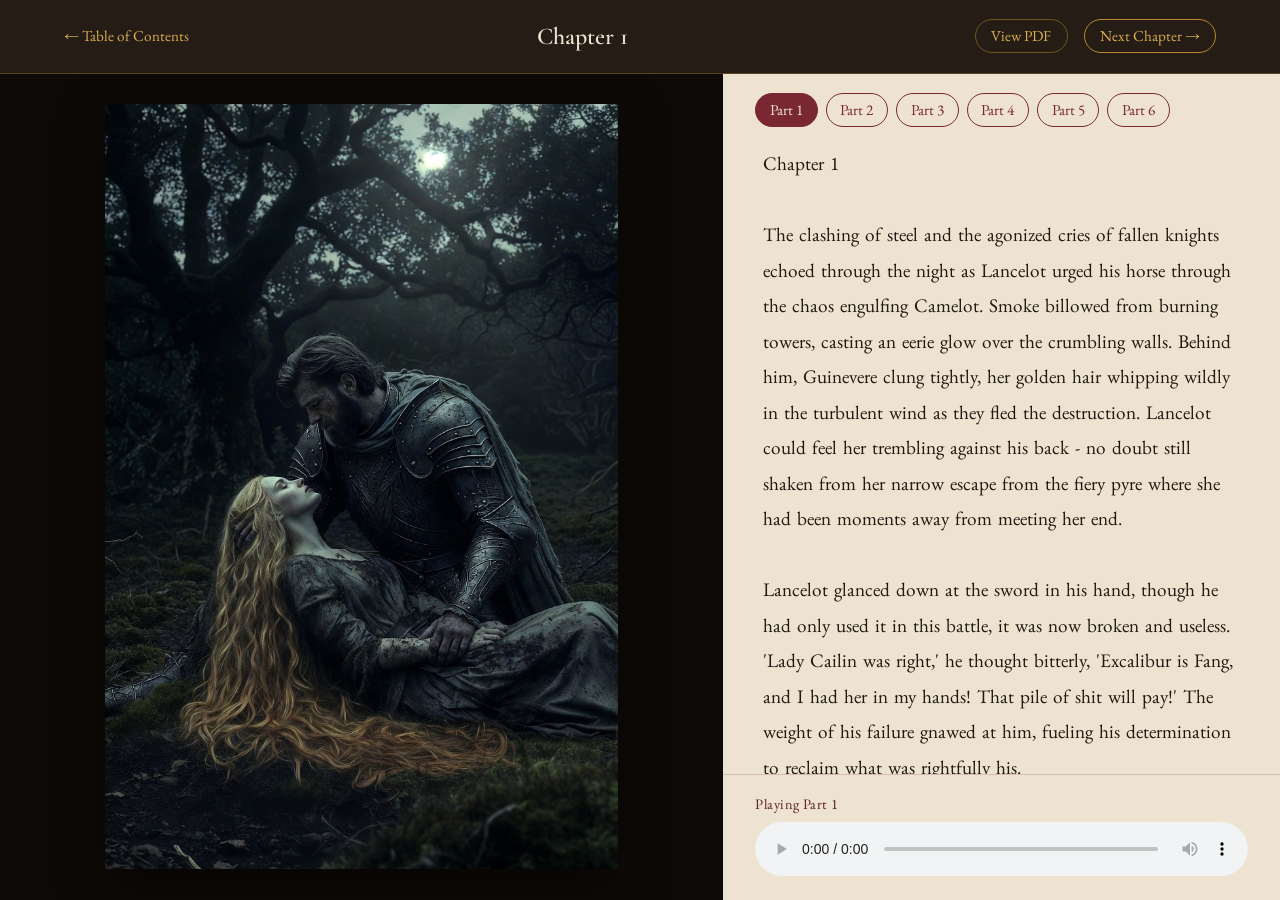
==== book-reader/chapter.html @ 82d5bc31 "Initialize Ebook" ====
<!DOCTYPE html>
<html lang="en">
<head>
<meta charset="UTF-8">
<meta name="viewport" content="width=device-width, initial-scale=1.0">
<title>Chapter — Aeonic Odyssey: Book 2</title>
<link rel="stylesheet" href="css/style.css">
</head>
<body class="reader-body">

<header class="reader-header">
  <div class="header-left">
    <a class="back" href="index.html?toc=1">&larr; Table of Contents</a>
    <a class="prev-chapter" id="prev-chapter-link" href="#" hidden>&larr; <span id="prev-chapter-label"></span></a>
  </div>
  <h1 id="chapter-title">Loading…</h1>
  <div class="header-right">
    <a class="pdf-link" id="pdf-link" href="#" target="_blank" rel="noopener">View PDF</a>
    <a class="next-chapter" id="next-chapter-link" href="#" hidden>Next Chapter &rarr;</a>
  </div>
</header>

<div class="mobile-toggle" id="mobile-toggle">
  <button class="toggle-btn" data-view="image" type="button">Image</button>
  <button class="toggle-btn active" data-view="words" type="button">Words</button>
</div>

<div class="reader-grid" id="reader-grid">
  <section class="spread-image">
    <img id="part-image" src="" alt="Illustration for this part">
  </section>

  <div class="part-tabs" id="part-tabs"></div>
  <div class="transcript" id="transcript" aria-live="off"></div>
  <div class="player">
    <p class="player-status" id="player-status">Select a part to begin.</p>
    <audio id="audio-player" controls></audio>
  </div>
</div>

<script src="js/reader.js"></script>
</body>
</html>
---- book-reader/css/style.css ----
@import url('https://fonts.googleapis.com/css2?family=Cormorant+Garamond:ital,wght@0,500;0,600;1,500&family=EB+Garamond:ital,wght@0,400;0,600;1,400&display=swap');

:root{
  --vellum: #EDE3D0;
  --vellum-dim: #E1D4B8;
  --ink: #201811;
  --oxblood: #7A2734;
  --oxblood-dim: #5C1D27;
  --gilt: #B8892E;
  --gilt-bright: #D9AE55;
  --wood: #160F0A;
  --wood-2: #251C15;
  --shadow: rgba(0,0,0,0.45);
  --focus: #D9AE55;
}

*{ box-sizing: border-box; }

html, body{
  margin: 0;
  min-height: 100%;
  background: radial-gradient(ellipse at 50% 20%, var(--wood-2), var(--wood) 70%);
  color: var(--vellum);
  font-family: 'EB Garamond', Georgia, serif;
}

body.reader-body{
  height: 100vh;
  display: flex;
  flex-direction: column;
  overflow: hidden;
}

h1, h2, .display{ font-family: 'Cormorant Garamond', Georgia, serif; }

a{ color: inherit; }

:focus-visible{
  outline: 2px solid var(--focus);
  outline-offset: 3px;
}

/* ---------- Landing stage / book animation ---------- */

.stage{
  min-height: 100vh;
  display: flex;
  align-items: center;
  justify-content: center;
  perspective: 2400px;
  padding: 6vh 5vw;
}

.book{
  position: relative;
  width: min(60vw, 380px);
  aspect-ratio: 2 / 3;
  transform-style: preserve-3d;
}

.spine{
  position: absolute;
  left: -10px;
  top: 0; bottom: 0;
  width: 14px;
  background: linear-gradient(90deg, var(--wood), #4a3524);
  border-radius: 3px 0 0 3px;
  box-shadow: 0 10px 40px var(--shadow);
}

.cover{
  position: absolute;
  inset: 0;
  transform-origin: left center;
  transform-style: preserve-3d;
  cursor: pointer;
  background: none;
  border: 0;
  padding: 0;
  transition: transform 1.3s cubic-bezier(.4,.1,.2,1);
  box-shadow: 0 25px 60px var(--shadow);
  border-radius: 2px;
  overflow: visible;
}

.cover-art{
  width: 100%;
  height: 100%;
  display: block;
  border-radius: 2px;
  backface-visibility: hidden;
}

.tap-hint{
  position: absolute;
  bottom: -2.6em;
  left: 0; right: 0;
  text-align: center;
  letter-spacing: 0.2em;
  text-transform: uppercase;
  font-size: 0.75rem;
  color: var(--gilt-bright);
  opacity: 0.85;
  animation: pulse 2.4s ease-in-out infinite;
}

@keyframes pulse{
  0%, 100%{ opacity: 0.55; }
  50%{ opacity: 1; }
}

.book.open .cover{ transform: rotateY(-165deg); }
.book.open .tap-hint{ opacity: 0; }

/* ---------- Library / table of contents ---------- */

.library{
  min-height: 100vh;
  max-width: 720px;
  margin: 0 auto;
  padding: 10vh 6vw 8vh;
  opacity: 0;
  transform: translateY(14px);
  transition: opacity 0.9s ease, transform 0.9s ease;
}
.library.visible{ opacity: 1; transform: translateY(0); }

.book-title{
  font-size: clamp(2.1rem, 5vw, 3rem);
  font-weight: 600;
  margin: 0 0 0.2em;
  text-align: center;
  letter-spacing: 0.02em;
}

.book-subtitle{
  text-align: center;
  font-style: italic;
  color: var(--gilt-bright);
  font-size: 1.3rem;
  margin: 0 0 2.6em;
}

.book-subtitle::before, .book-subtitle::after{
  content: "✦";
  color: var(--gilt);
  font-size: 0.7em;
  margin: 0 0.6em;
}

.toc{
  list-style: none;
  margin: 0; padding: 0;
  border-top: 1px solid rgba(184,137,46,0.35);
}

.toc li{
  border-bottom: 1px solid rgba(184,137,46,0.35);
}

.toc a{
  display: flex;
  align-items: baseline;
  justify-content: space-between;
  gap: 1em;
  padding: 1.1em 0.4em;
  text-decoration: none;
  font-size: 1.25rem;
  transition: color 0.2s ease, padding-left 0.25s ease;
}

.toc a:hover, .toc a:focus-visible{
  color: var(--gilt-bright);
  padding-left: 0.8em;
}

.toc-num{
  font-family: 'Cormorant Garamond', Georgia, serif;
  color: var(--gilt);
  font-size: 0.95em;
  min-width: 2.4em;
}

.toc-title{ flex: 1; }

.toc-arrow{ opacity: 0; transition: opacity 0.2s ease; color: var(--gilt-bright); }
.toc a:hover .toc-arrow, .toc a:focus-visible .toc-arrow{ opacity: 1; }

.toc-parts{
  display: flex;
  flex-wrap: wrap;
  gap: 0.5em;
  padding: 0 0.4em 1em;
  margin-top: -0.4em;
}

.toc-parts a{
  display: flex;
  align-items: center;
  justify-content: center;
  width: 1.9em; height: 1.9em;
  border: 1px solid rgba(184,137,46,0.5);
  border-radius: 50%;
  font-size: 0.85rem;
  text-decoration: none;
  color: var(--gilt);
  transition: background 0.2s ease, color 0.2s ease;
}
.toc-parts a:hover, .toc-parts a:focus-visible{
  background: var(--oxblood);
  color: var(--vellum);
  border-color: var(--oxblood);
}

[hidden]{ display: none !important; }

/* ---------- Reader page ---------- */

.reader-header{
  display: flex;
  align-items: center;
  gap: 1.4em;
  padding: 1.2em 5vw;
  background: var(--wood-2);
  border-bottom: 1px solid rgba(184,137,46,0.35);
  flex-shrink: 0;
}

.header-left, .header-right{
  display: flex;
  align-items: center;
  gap: 1em;
  flex-shrink: 0;
}

.back, .prev-chapter, .pdf-link{
  text-decoration: none;
  color: var(--gilt-bright);
  font-size: 0.95rem;
  white-space: nowrap;
}
.back:hover, .prev-chapter:hover{ text-decoration: underline; }

.reader-header h1{
  margin: 0;
  font-size: 1.5rem;
  font-weight: 600;
  flex: 1;
  text-align: center;
}

.pdf-link{
  border: 1px solid rgba(184,137,46,0.5);
  border-radius: 999px;
  padding: 0.4em 1em;
  transition: background 0.2s ease, color 0.2s ease;
}
.pdf-link:hover{
  background: rgba(184,137,46,0.15);
}

.next-chapter{
  text-decoration: none;
  color: var(--gilt-bright);
  font-size: 0.95rem;
  white-space: nowrap;
  border: 1px solid var(--gilt);
  border-radius: 999px;
  padding: 0.4em 1em;
  transition: background 0.2s ease, color 0.2s ease;
}
.next-chapter:hover{
  background: var(--gilt);
  color: var(--wood);
}

.reader-grid{
  display: grid;
  grid-template-columns: minmax(0, 1.3fr) minmax(0, 1fr);
  grid-template-rows: auto 1fr auto;
  grid-template-areas:
    "image tabs"
    "image transcript"
    "image player";
  gap: 0;
  flex: 1;
  min-height: 0;
  overflow: hidden;
  background: var(--vellum);
  color: var(--ink);
}

.spread-image{ grid-area: image; }
.part-tabs{ grid-area: tabs; padding: 1.2em 2em 0; }
.transcript{ grid-area: transcript; padding: 0 2em; }
.player{ grid-area: player; padding: 1.2em 2em; }

.mobile-toggle{
  display: none;
  gap: 0.5em;
  padding: 0.8em 5vw;
  background: var(--wood-2);
  border-bottom: 1px solid rgba(184,137,46,0.35);
  flex-shrink: 0;
}

.toggle-btn{
  flex: 1;
  border: 1px solid var(--gilt);
  background: transparent;
  color: var(--gilt-bright);
  padding: 0.6em;
  border-radius: 999px;
  font-family: 'EB Garamond', serif;
  font-size: 1rem;
  cursor: pointer;
  transition: background 0.2s ease, color 0.2s ease;
}
.toggle-btn.active{
  background: var(--gilt);
  color: var(--wood);
}

@media (max-width: 860px){
  .reader-grid{
    grid-template-columns: 1fr;
    grid-template-rows: auto 1fr auto;
    grid-template-areas:
      "tabs"
      "content"
      "player";
  }

  .mobile-toggle{ display: flex; }

  /* Both image and transcript occupy the same "content" slot;
     only one is shown at a time based on the active toggle. */
  .spread-image{ grid-area: content; }
  .transcript{ grid-area: content; padding: 1.2em 5vw; }

  .reader-grid.view-image .spread-image{ display: flex; }
  .reader-grid.view-image .transcript{ display: none; }
  .reader-grid.view-words .spread-image{ display: none; }
  .reader-grid.view-words .transcript{ display: block; }

  .part-tabs{ padding: 0.8em 5vw 0; }
  .player{ padding: 0.8em 5vw 1em; }
}

.spread-image{
  background: #0e0a07;
  display: flex;
  align-items: center;
  justify-content: center;
  padding: 3vw;
  overflow: auto;
  min-height: 0;
}

.spread-image img{
  max-width: 100%;
  max-height: 85vh;
  object-fit: contain;
  box-shadow: 0 20px 50px rgba(0,0,0,0.5);
  border-radius: 2px;
}

.part-tabs{
  display: flex;
  flex-wrap: wrap;
  gap: 0.5em;
  padding-bottom: 1.2em;
}

.part-tab{
  border: 1px solid var(--oxblood);
  background: transparent;
  color: var(--oxblood);
  padding: 0.4em 0.9em;
  border-radius: 999px;
  font-family: 'EB Garamond', serif;
  font-size: 0.95rem;
  cursor: pointer;
  transition: background 0.2s ease, color 0.2s ease;
}
.part-tab:hover{ background: rgba(122,39,52,0.08); }
.part-tab.active{
  background: var(--oxblood);
  color: var(--vellum);
}

.transcript{
  min-height: 0;
  overflow-y: auto;
  font-size: 1.2rem;
  line-height: 1.85;
  scrollbar-width: none;
  -ms-overflow-style: none;
}
.transcript::-webkit-scrollbar{
  display: none;
}

.transcript .word{
  transition: background 0.15s ease, color 0.15s ease;
  border-radius: 3px;
  padding: 0 1px;
}

.transcript .word.playing{
  background: var(--gilt-bright);
  color: var(--wood);
}

.transcript .word.said{
  color: var(--oxblood-dim);
}

.player{
  border-top: 1px solid rgba(122,39,52,0.2);
}

audio{
  width: 100%;
}

.player-status{
  margin: 0 0 0.6em;
  font-size: 0.9rem;
  color: var(--oxblood-dim);
  letter-spacing: 0.03em;
}
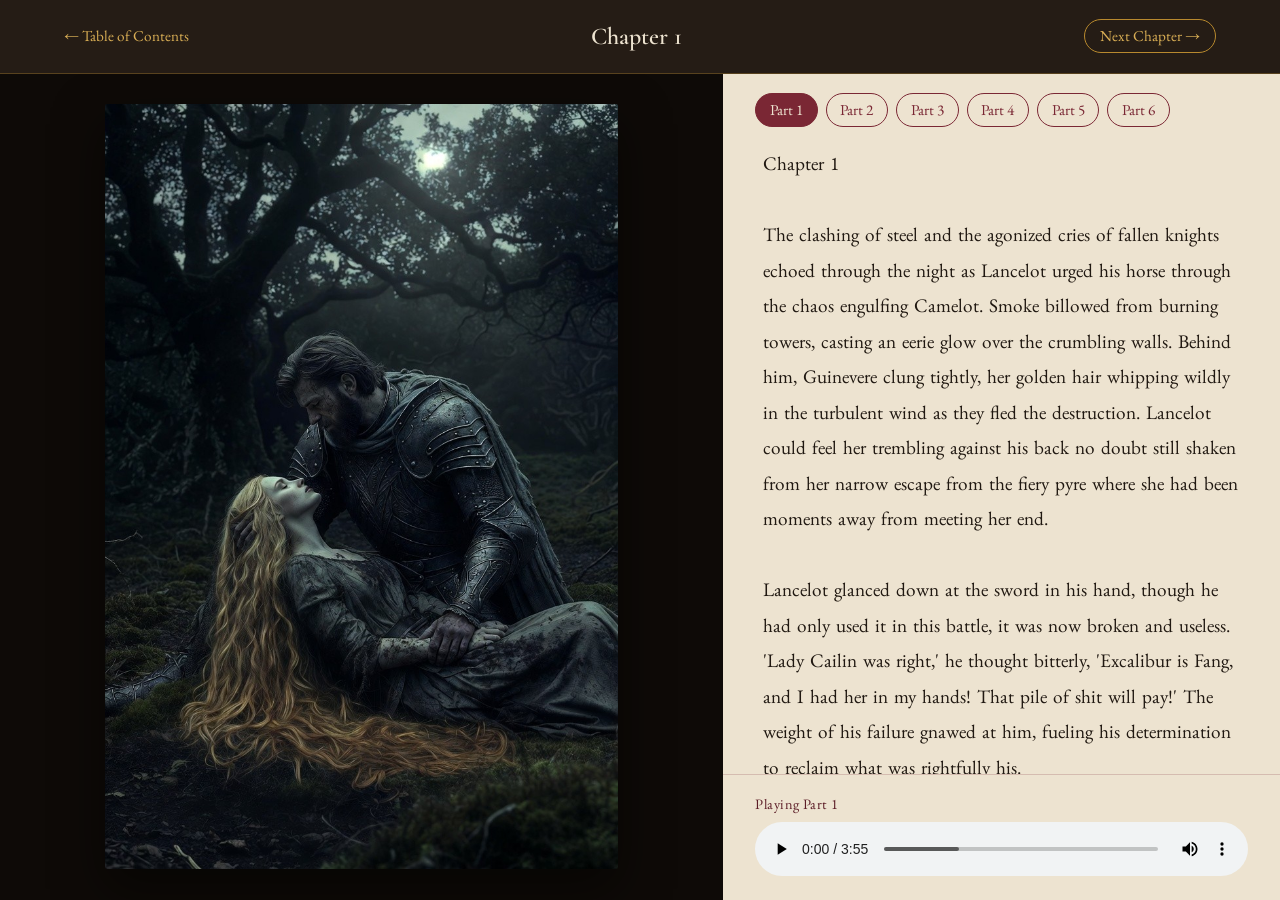
==== commit dc0c4adf: "remove view pdf" ====
--- a/book-reader/chapter.html
+++ b/book-reader/chapter.html
@@ -15,7 +15,6 @@
   </div>
   <h1 id="chapter-title">Loading…</h1>
   <div class="header-right">
-    <a class="pdf-link" id="pdf-link" href="#" target="_blank" rel="noopener">View PDF</a>
     <a class="next-chapter" id="next-chapter-link" href="#" hidden>Next Chapter &rarr;</a>
   </div>
 </header>
